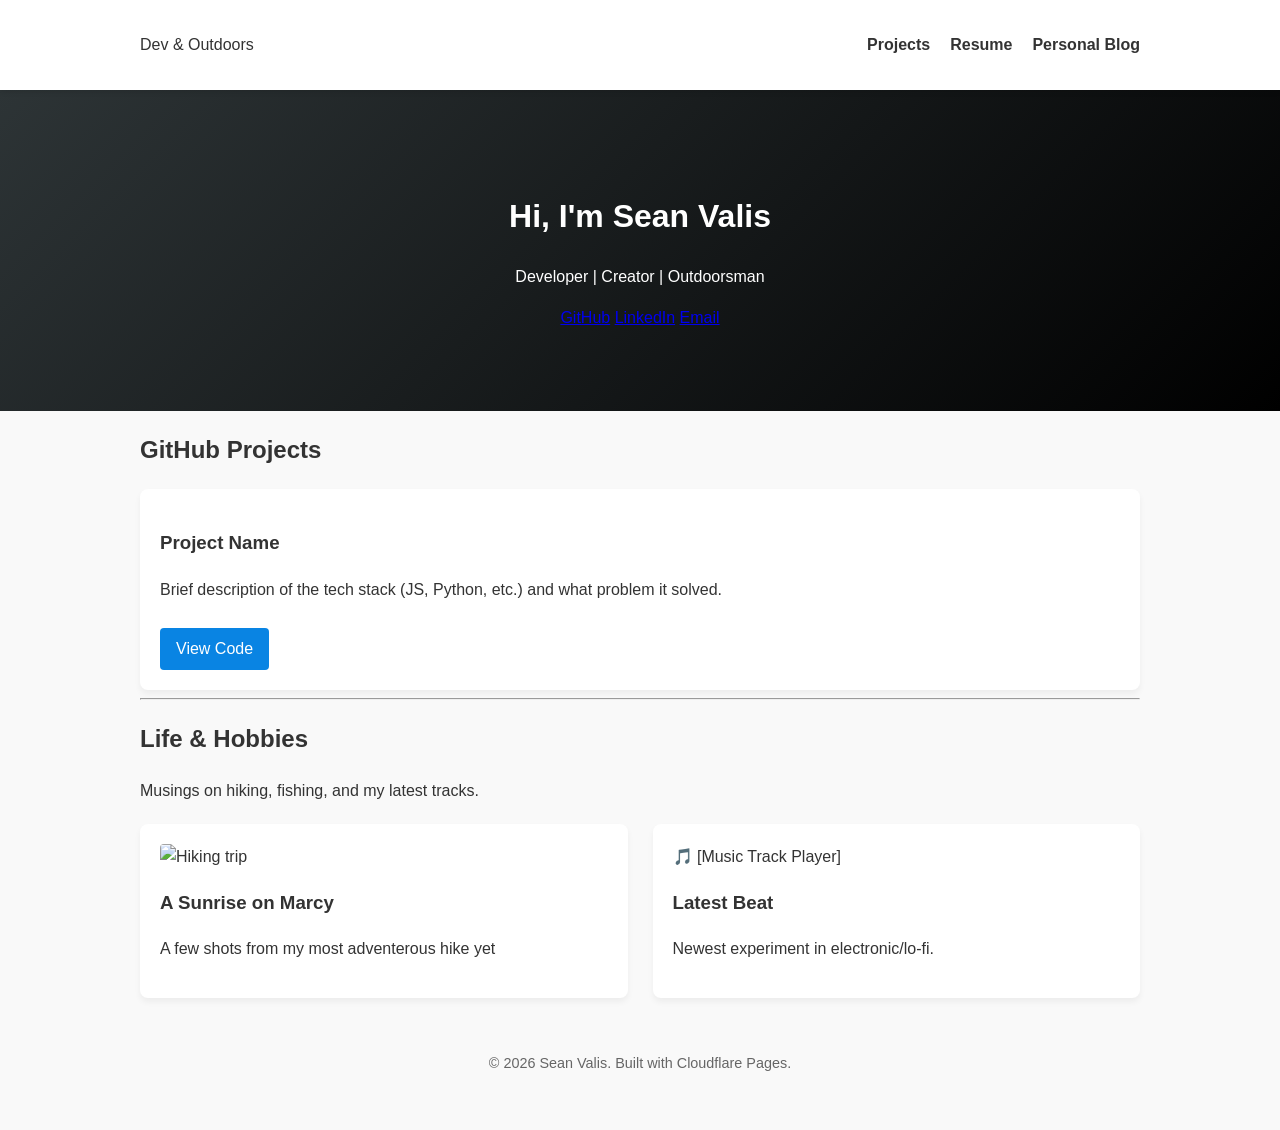
==== index.html @ fee89e4f "Update index.html" ====
<!DOCTYPE html>
<html lang="en">
<head>
    <meta charset="UTF-8">
    <meta name="viewport" content="width=device-width, initial-scale=1.0">
    <title>Sean Valis | Portfolio & Blog</title>
    <link rel="stylesheet" href="style.css">
</head>
<body>

    <nav>
        <div class="container">
            <span class="logo">Dev & Outdoors</span>
            <ul>
                <li><a href="#projects">Projects</a></li>
                <li><a href="#resume">Resume</a></li>
                <li><a href="#blog">Personal Blog</a></li>
            </ul>
        </div>
    </nav>

    <header class="hero">
        <h1>Hi, I'm Sean Valis</h1>
        <p>Developer | Creator | Outdoorsman</p>
        <div class="social-links">
            <a href="https://github.com/Sean-Valis/">GitHub</a>
            <a href="https://www.linkedin.com/in/sean-valis-77000a115?utm_source=share_via&utm_content=profile&utm_medium=member_android">LinkedIn</a>
            <a href="seanvalis (at) gmail (dot) com">Email</a>
        </div>
    </header>

    <main class="container">
        <section id="projects">
            <h2>GitHub Projects</h2>
            <div class="grid">
                <div class="card">
                    <h3>Project Name</h3>
                    <p>Brief description of the tech stack (JS, Python, etc.) and what problem it solved.</p>
                    <a href="#" class="btn">View Code</a>
                </div>
                </div>
        </section>

        <hr>

        <section id="blog">
            <h2>Life & Hobbies</h2>
            <p>Musings on hiking, fishing, and my latest tracks.</p>
            <div class="grid gallery">
                <div class="card" href="blog/marcy.html">
                    <img src="AtLanTech/images/marcy_sunrise.jpg" alt="Hiking trip">
                    <h3>A Sunrise on Marcy</h3>
                    <p>A few shots from my most adventerous hike yet</p>
                </div>
                <div class="card">
                    <div class="audio-placeholder">🎵 [Music Track Player]</div>
                    <h3>Latest Beat</h3>
                    <p>Newest experiment in electronic/lo-fi.</p>
                </div>
            </div>
        </section>
    </main>

    <footer>
        <p>&copy; 2026 Sean Valis. Built with Cloudflare Pages.</p>
    </footer>

</body>
</html>
---- style.css ----
:root {
    --primary: #2d3436;
    --accent: #0984e3;
    --bg: #f9f9f9;
    --text: #333;
}

body {
    font-family: 'Segoe UI', Tahoma, Geneva, Verdana, sans-serif;
    line-height: 1.6;
    margin: 0;
    color: var(--text);
    background: var(--bg);
}

.container {
    max-width: 1000px;
    margin: auto;
    padding: 0 20px;
}

/* Navigation */
nav {
    background: white;
    padding: 1rem 0;
    box-shadow: 0 2px 5px rgba(0,0,0,0.1);
    position: sticky;
    top: 0;
    z-index: 100;
}

nav .container {
    display: flex;
    justify-content: space-between;
    align-items: center;
}

nav ul {
    list-style: none;
    display: flex;
    gap: 20px;
}

nav a {
    text-decoration: none;
    color: var(--text);
    font-weight: 600;
}

/* Hero Section */
.hero {
    text-align: center;
    padding: 80px 20px;
    background: linear-gradient(135deg, #2d3436 0%, #000 100%);
    color: white;
}

/* Grid Layout */
.grid {
    display: grid;
    grid-template-columns: repeat(auto-fit, minmax(280px, 1fr));
    gap: 25px;
    margin-top: 20px;
}

.card {
    background: white;
    padding: 20px;
    border-radius: 8px;
    box-shadow: 0 4px 6px rgba(0,0,0,0.05);
    transition: transform 0.2s;
}

.card:hover {
    transform: translateY(-5px);
}

.card img {
    width: 100%;
    border-radius: 4px;
}

.btn {
    display: inline-block;
    margin-top: 10px;
    padding: 8px 16px;
    background: var(--accent);
    color: white;
    text-decoration: none;
    border-radius: 4px;
}

footer {
    text-align: center;
    padding: 40px;
    font-size: 0.9rem;
    color: #666;
}
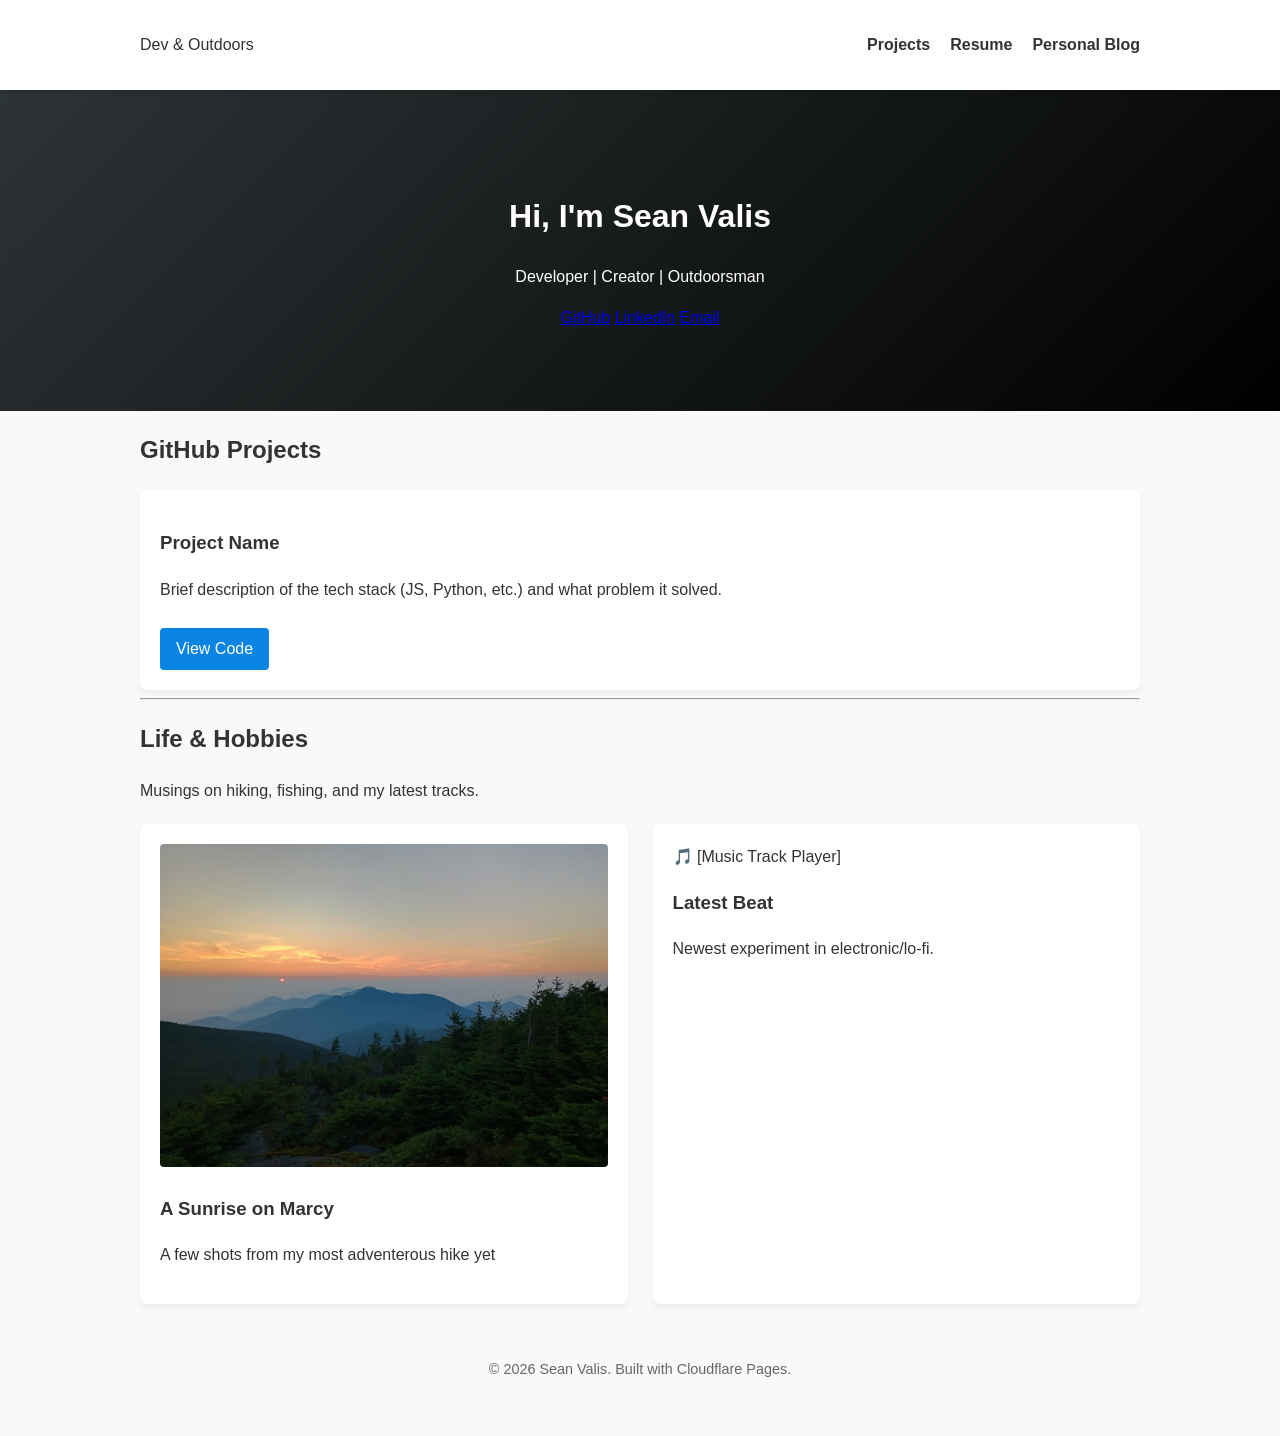
==== commit a142e1f9: "Update index.html" ====
--- a/index.html
+++ b/index.html
@@ -48,7 +48,7 @@
             <p>Musings on hiking, fishing, and my latest tracks.</p>
             <div class="grid gallery">
                 <div class="card" href="blog/marcy.html">
-                    <img src="AtLanTech/images/marcy_sunrise.jpg" alt="Hiking trip">
+                    <img src="./images/marcy_sunrise.jpg" alt="Hiking trip">
                     <h3>A Sunrise on Marcy</h3>
                     <p>A few shots from my most adventerous hike yet</p>
                 </div>
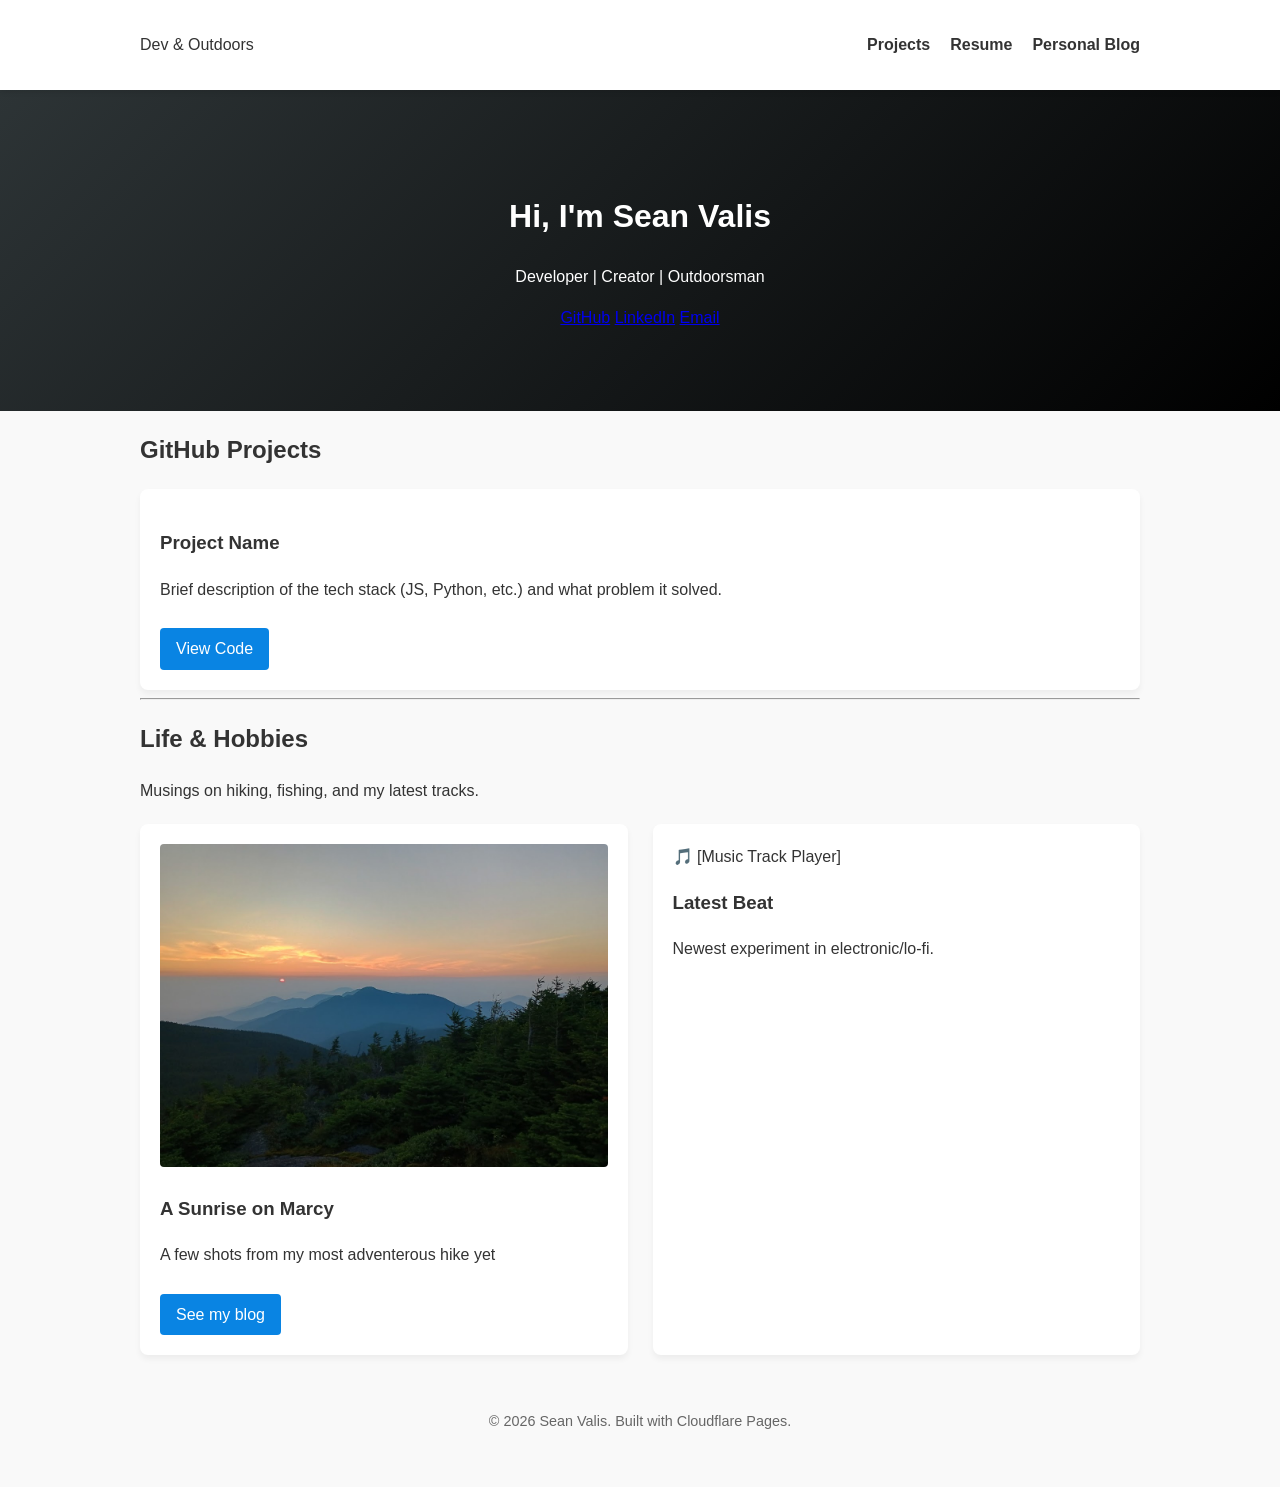
==== commit 0a861b4b: "Update index.html" ====
--- a/index.html
+++ b/index.html
@@ -47,10 +47,11 @@
             <h2>Life & Hobbies</h2>
             <p>Musings on hiking, fishing, and my latest tracks.</p>
             <div class="grid gallery">
-                <div class="card" href="blog/marcy.html">
+                <div class="card">
                     <img src="./images/marcy_sunrise.jpg" alt="Hiking trip">
                     <h3>A Sunrise on Marcy</h3>
                     <p>A few shots from my most adventerous hike yet</p>
+                    <a href="./blog/marcy.html" class="btn btn-primary">See my blog</a>
                 </div>
                 <div class="card">
                     <div class="audio-placeholder">🎵 [Music Track Player]</div>
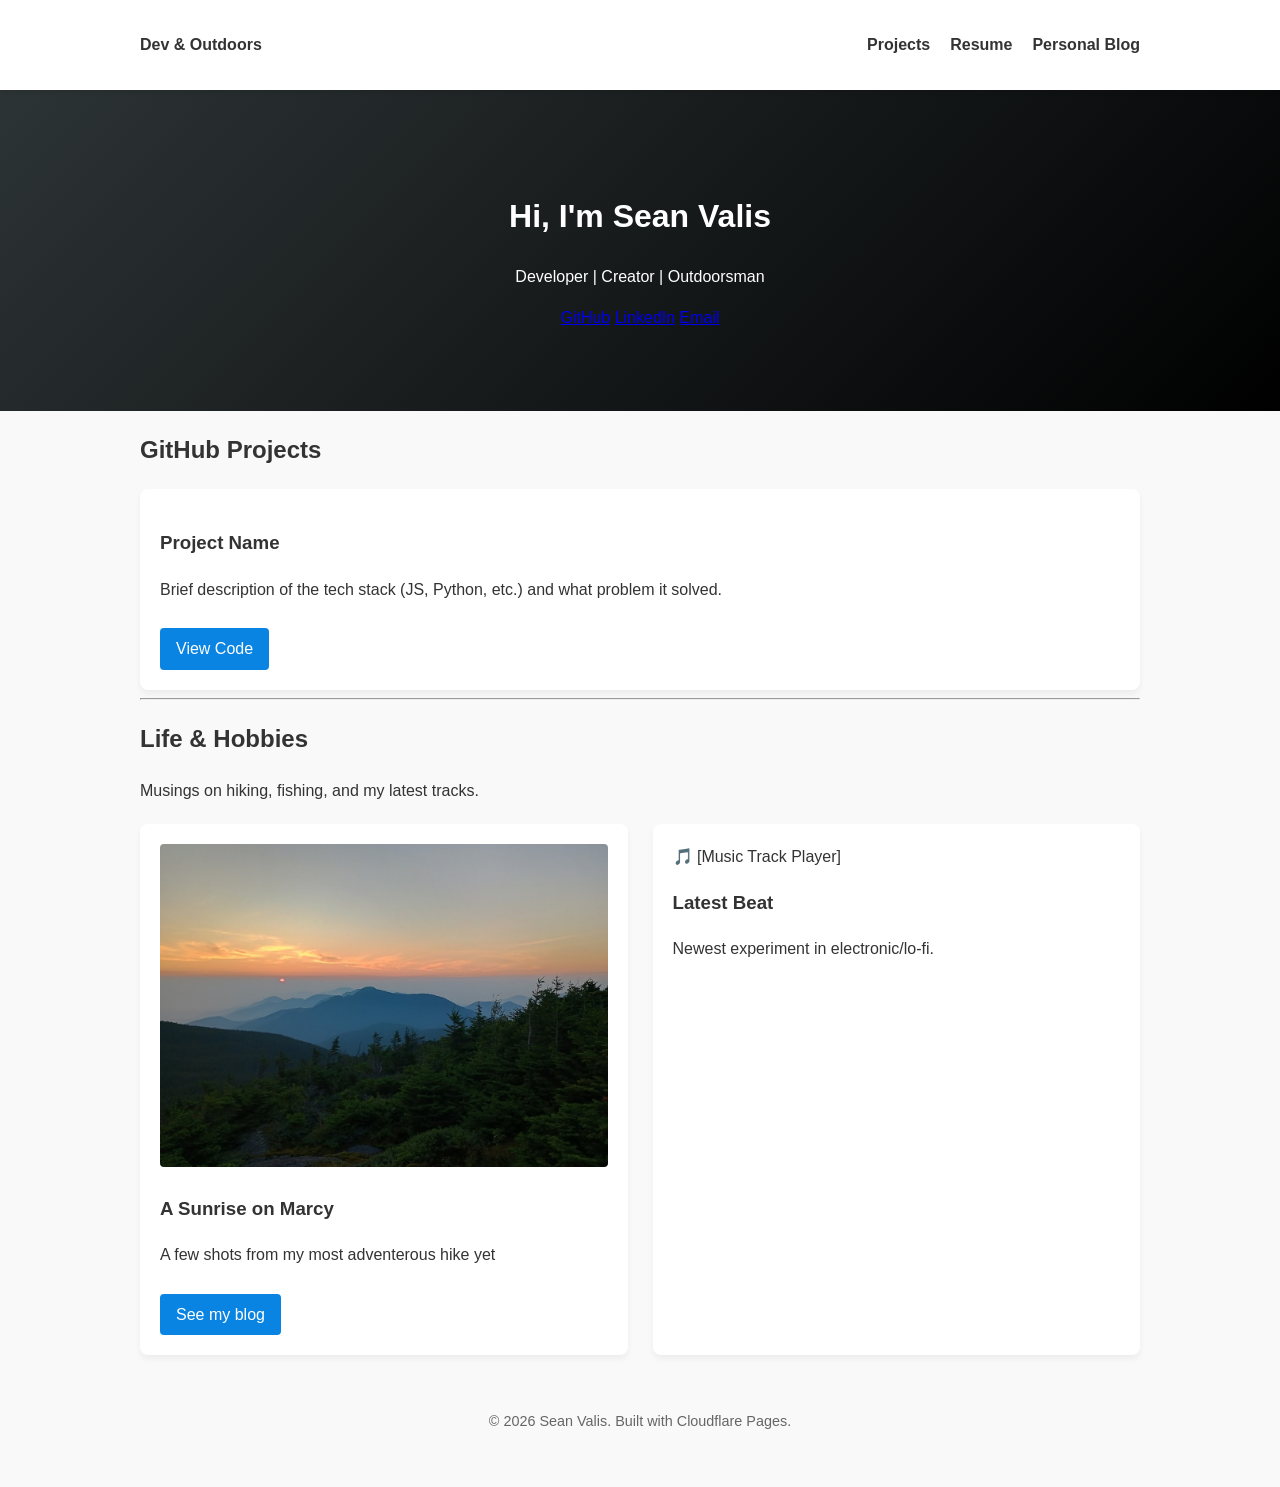
==== commit 081920d6: "Update index.html" ====
--- a/index.html
+++ b/index.html
@@ -10,7 +10,7 @@
 
     <nav>
         <div class="container">
-            <span class="logo">Dev & Outdoors</span>
+            <span class="logo"><a href="./index.html">Dev & Outdoors</a></span>
             <ul>
                 <li><a href="#projects">Projects</a></li>
                 <li><a href="#resume">Resume</a></li>
